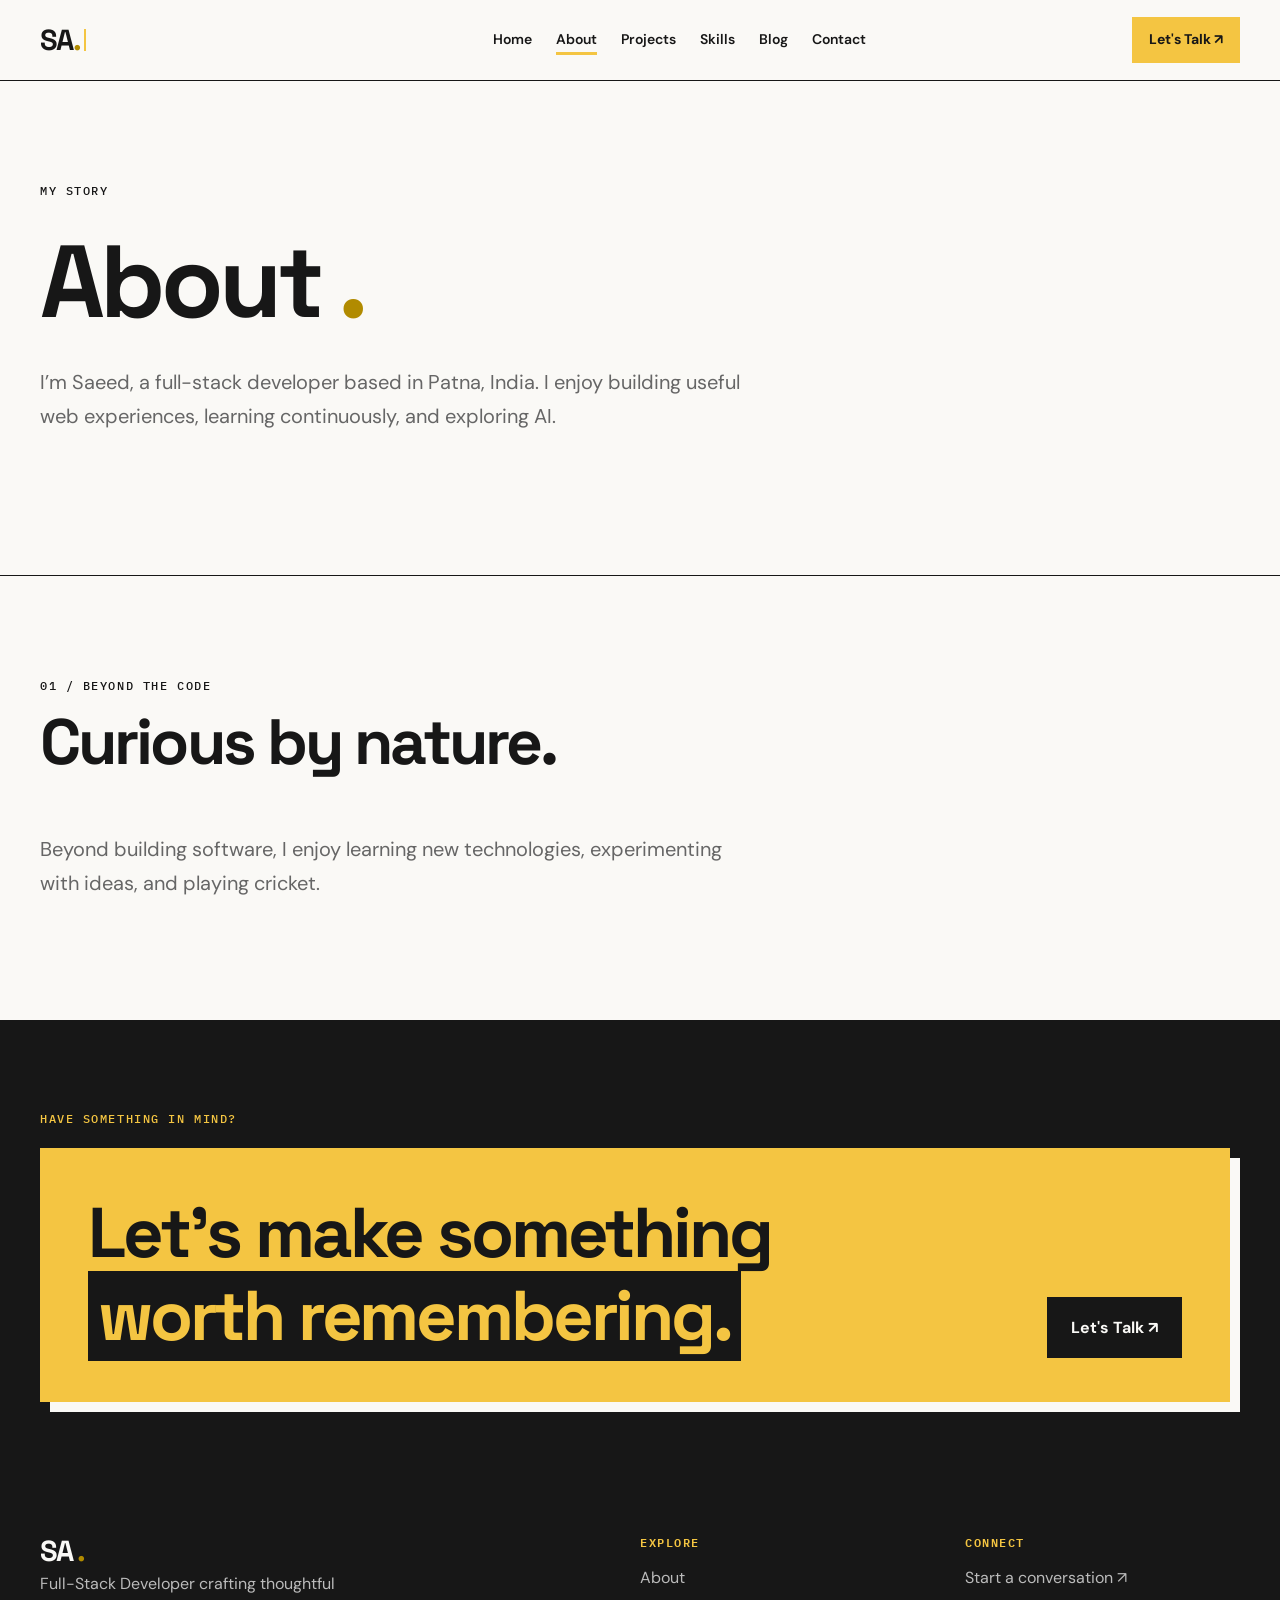
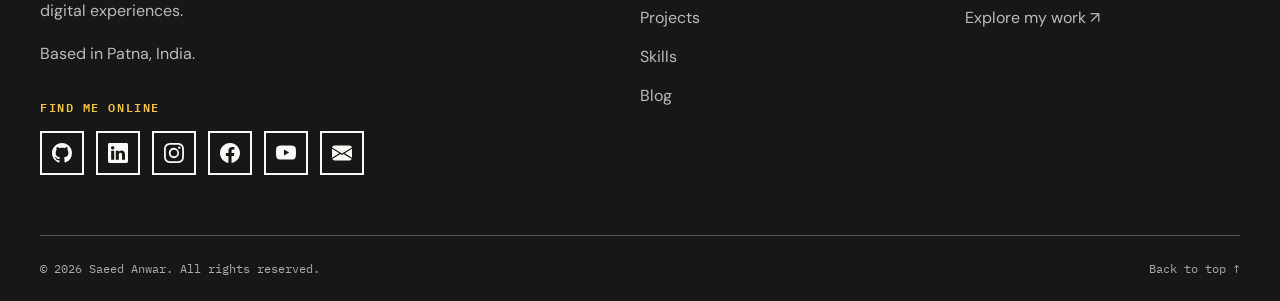
==== about.html @ 9882cc05 "Add files via upload" ====
<!DOCTYPE html>
<html lang="en">
 <head>
  <meta charset="utf-8"/>
  <meta content="width=device-width, initial-scale=1.0" name="viewport"/>
  <meta content="#FAF9F6" name="theme-color"/>
  <title>
   About | Saeed Anwar
  </title>
  <meta content="I&rsquo;m Saeed, a full-stack developer based in Patna, India. I enjoy building useful web experiences, learning continuously, and exploring AI." name="description"/>
  <!-- Google Fonts -->
  <link href="https://fonts.googleapis.com" rel="preconnect"/>
  <link crossorigin="" href="https://fonts.gstatic.com" rel="preconnect"/>
  <link href="https://fonts.googleapis.com/css2?family=DM+Sans:wght@400;500;600;700&amp;family=IBM+Plex+Mono:wght@400;500;600&amp;family=Space+Grotesk:wght@400;500;600;700&amp;display=swap" rel="stylesheet"/>
  <!-- Global CSS -->
  <link href="css/style.css" rel="stylesheet"/>
  <link href="css/components.css" rel="stylesheet"/>
  <!-- Layout CSS -->
  <link href="css/navbar.css" rel="stylesheet"/>
  <link href="css/footer.css" rel="stylesheet"/>
  <!-- Homepage CSS -->
  <link href="css/sections.css" rel="stylesheet"/>
 </head>
 <body id="top">
  <a class="skip-link" href="#main">
   Skip to content
  </a>
  <!-- ==================================
       HEADER / NAVIGATION
  ================================== -->
  <header class="site-header">
   <div class="container header-inner">
    <a aria-label="Saeed Anwar - Home" class="logo logo--animated" data-logo-animation href="index.html"><span class="logo__sizer" aria-hidden="true">SAEED ANWAR<span class="logo__dot">.</span></span><span class="logo__display" aria-hidden="true"><span class="logo__typed">SA</span><span class="logo__dot">.</span><span class="logo__cursor"></span></span></a>
    <button aria-controls="site-nav" aria-expanded="false" aria-label="Toggle navigation" class="menu-toggle" type="button">
     ☰
    </button>
    <nav aria-label="Main navigation" class="site-nav" id="site-nav">
     <a href="index.html">
      Home
     </a>
     <a aria-current="page" href="about.html">
      About
     </a>
     <a href="projects.html">
      Projects
     </a>
     <a href="skills.html">
      Skills
     </a>
     <a href="blog.html">
      Blog
     </a>
     <a href="contact.html">
      Contact
     </a>
    </nav>
    <a class="header-cta" href="contact.html">
     Let's Talk &nearrow;
    </a>
   </div>
  </header>
  <main id="main">
   <section aria-labelledby="page-heading" class="section page-intro">
    <div class="container">
     <p class="eyebrow">
      MY STORY
     </p>
     <h1 id="page-heading">
      About
      <span class="gold-dot">
       .
      </span>
     </h1>
     <p class="section-intro">
      I&rsquo;m Saeed, a full-stack developer based in Patna, India. I enjoy building useful web experiences, learning continuously, and exploring AI.
     </p>
    </div>
   </section>
   <section aria-labelledby="beyond-heading" class="section" id="beyond-code">
    <div class="container">
     <p class="eyebrow">
      01 / BEYOND THE CODE
     </p>
     <h2 id="beyond-heading">
      Curious by nature.
     </h2>
     <p class="section-intro">
      Beyond building software, I enjoy learning
          new technologies, experimenting with ideas,
          and playing cricket.
     </p>
    </div>
   </section>
  </main>
    <!-- ==================================
       FOOTER
  ================================== -->
  <footer class="site-footer">
   <div class="container">
    <p class="eyebrow">
     HAVE SOMETHING IN MIND?
    </p>
    <div class="footer-cta">
     <h2>
      Let's make something
      <span>
       worth remembering.
      </span>
     </h2>
     <a class="button" href="contact.html">
      Let's Talk &nearrow;
     </a>
    </div>
    <div class="footer-columns">
     <div>
      <a class="logo" href="index.html">
       SA
       <span>
        .
       </span>
      </a>
      <p>
       Full-Stack Developer crafting thoughtful
            digital experiences.
      </p>
      <p>
       Based in Patna, India.
      </p>
      <nav class="footer-social" aria-label="Social links">
        <h3>FIND ME ONLINE</h3>
        <ul>
          <li><a href="https://github.com/Saeed8271" target="_blank" rel="noopener noreferrer" aria-label="GitHub (opens in a new tab)" title="GitHub"><svg viewBox="0 0 16 16" width="20" height="20" fill="currentColor" aria-hidden="true" focusable="false"><path d="M8 0C3.58 0 0 3.58 0 8c0 3.54 2.29 6.53 5.47 7.59.4.07.55-.17.55-.38 0-.19-.01-.82-.01-1.49-2.01.37-2.53-.49-2.69-.94-.09-.23-.48-.94-.82-1.13-.28-.15-.68-.52-.01-.53.63-.01 1.08.58 1.23.82.72 1.21 1.87.87 2.33.66.07-.52.28-.87.51-1.07-1.78-.2-3.64-.89-3.64-3.95 0-.87.31-1.59.82-2.15-.08-.2-.36-1.02.08-2.12 0 0 .67-.21 2.2.82.64-.18 1.32-.27 2-.27s1.36.09 2 .27c1.53-1.04 2.2-.82 2.2-.82.44 1.1.16 1.92.08 2.12.51.56.82 1.27.82 2.15 0 3.07-1.87 3.75-3.65 3.95.29.25.54.73.54 1.48 0 1.07-.01 1.93-.01 2.2 0 .21.15.46.55.38A8.01 8.01 0 0 0 16 8c0-4.42-3.58-8-8-8"/></svg></a></li>
          <li><a href="https://www.linkedin.com/in/saeed-anwar-23450a2b9" target="_blank" rel="noopener noreferrer" aria-label="LinkedIn (opens in a new tab)" title="LinkedIn"><svg viewBox="0 0 16 16" width="20" height="20" fill="currentColor" aria-hidden="true" focusable="false"><path d="M0 1.146C0 .513.526 0 1.175 0h13.65C15.474 0 16 .513 16 1.146v13.708c0 .633-.526 1.146-1.175 1.146H1.175C.526 16 0 15.487 0 14.854zm4.943 12.248V6.169H2.542v7.225zm-1.2-8.212c.837 0 1.358-.554 1.358-1.248-.015-.709-.52-1.248-1.342-1.248S2.4 3.226 2.4 3.934c0 .694.521 1.248 1.327 1.248zm4.908 8.212V9.359c0-.216.016-.432.08-.586.173-.431.568-.878 1.232-.878.869 0 1.216.662 1.216 1.634v3.865h2.401V9.25c0-2.22-1.184-3.252-2.764-3.252-1.274 0-1.845.7-2.165 1.193v.025h-.016l.016-.025V6.169h-2.4c.03.678 0 7.225 0 7.225z"/></svg></a></li>
          <li><a href="https://www.instagram.com/saeedanwar2454" target="_blank" rel="noopener noreferrer" aria-label="Instagram (opens in a new tab)" title="Instagram"><svg viewBox="0 0 16 16" width="20" height="20" fill="currentColor" aria-hidden="true" focusable="false"><path d="M8 0C5.829 0 5.556.01 4.703.048 3.85.088 3.269.222 2.76.42a3.9 3.9 0 0 0-1.417.923A3.9 3.9 0 0 0 .42 2.76C.222 3.268.087 3.85.048 4.7.01 5.555 0 5.827 0 8.001c0 2.172.01 2.444.048 3.297.04.852.174 1.433.372 1.942.205.526.478.972.923 1.417.444.445.89.719 1.416.923.51.198 1.09.333 1.942.372C5.555 15.99 5.827 16 8 16s2.444-.01 3.298-.048c.851-.04 1.434-.174 1.943-.372a3.9 3.9 0 0 0 1.416-.923c.445-.445.718-.891.923-1.417.197-.509.332-1.09.372-1.942C15.99 10.445 16 10.173 16 8s-.01-2.445-.048-3.299c-.04-.851-.175-1.433-.372-1.941a3.9 3.9 0 0 0-.923-1.417A3.9 3.9 0 0 0 13.24.42c-.51-.198-1.092-.333-1.943-.372C10.443.01 10.172 0 7.998 0zm-.717 1.442h.718c2.136 0 2.389.007 3.232.046.78.035 1.204.166 1.486.275.373.145.64.319.92.599s.453.546.598.92c.11.281.24.705.275 1.485.039.843.047 1.096.047 3.231s-.008 2.389-.047 3.232c-.035.78-.166 1.203-.275 1.485a2.5 2.5 0 0 1-.599.919c-.28.28-.546.453-.92.598-.28.11-.704.24-1.485.276-.843.038-1.096.047-3.232.047s-2.39-.009-3.233-.047c-.78-.036-1.203-.166-1.485-.276a2.5 2.5 0 0 1-.92-.598 2.5 2.5 0 0 1-.6-.92c-.109-.281-.24-.705-.275-1.485-.038-.843-.046-1.096-.046-3.233s.008-2.388.046-3.231c.036-.78.166-1.204.276-1.486.145-.373.319-.64.599-.92s.546-.453.92-.598c.282-.11.705-.24 1.485-.276.738-.034 1.024-.044 2.515-.045zm4.988 1.328a.96.96 0 1 0 0 1.92.96.96 0 0 0 0-1.92m-4.27 1.122a4.109 4.109 0 1 0 0 8.217 4.109 4.109 0 0 0 0-8.217m0 1.441a2.667 2.667 0 1 1 0 5.334 2.667 2.667 0 0 1 0-5.334"/></svg></a></li>
          <li><a href="https://www.facebook.com/profile.php?id=100057642566554" target="_blank" rel="noopener noreferrer" aria-label="Facebook (opens in a new tab)" title="Facebook"><svg viewBox="0 0 16 16" width="20" height="20" fill="currentColor" aria-hidden="true" focusable="false"><path d="M16 8.049c0-4.446-3.582-8.05-8-8.05C3.58 0-.002 3.603-.002 8.05c0 4.017 2.926 7.347 6.75 7.951v-5.625h-2.03V8.05H6.75V6.275c0-2.017 1.195-3.131 3.022-3.131.876 0 1.791.157 1.791.157v1.98h-1.009c-.993 0-1.303.621-1.303 1.258v1.51h2.218l-.354 2.326H9.25V16c3.824-.604 6.75-3.934 6.75-7.951"/></svg></a></li>
          <li><a href="https://www.youtube.com/channel/UChybDHQz90WzUrB8wZB8Mdw" target="_blank" rel="noopener noreferrer" aria-label="YouTube (opens in a new tab)" title="YouTube"><svg viewBox="0 0 16 16" width="20" height="20" fill="currentColor" aria-hidden="true" focusable="false"><path d="M8.051 1.999h.089c.822.003 4.987.033 6.11.335a2.01 2.01 0 0 1 1.415 1.42c.101.38.172.883.22 1.402l.01.104.022.26.008.104c.065.914.073 1.77.074 1.957v.075c-.001.194-.01 1.108-.082 2.06l-.008.105-.009.104c-.05.572-.124 1.14-.235 1.558a2.01 2.01 0 0 1-1.415 1.42c-1.16.312-5.569.334-6.18.335h-.142c-.309 0-1.587-.006-2.927-.052l-.17-.006-.087-.004-.171-.007-.171-.007c-1.11-.049-2.167-.128-2.654-.26a2.01 2.01 0 0 1-1.415-1.419c-.111-.417-.185-.986-.235-1.558L.09 9.82l-.008-.104A31 31 0 0 1 0 7.68v-.123c.002-.215.01-.958.064-1.778l.007-.103.003-.052.008-.104.022-.26.01-.104c.048-.519.119-1.023.22-1.402a2.01 2.01 0 0 1 1.415-1.42c.487-.13 1.544-.21 2.654-.26l.17-.007.172-.006.086-.003.171-.007A100 100 0 0 1 7.858 2zM6.4 5.209v4.818l4.157-2.408z"/></svg></a></li>
          <li><a href="mailto:saeedanwar0930@gmail.com" aria-label="Email Saeed Anwar" title="Email"><svg viewBox="0 0 16 16" width="20" height="20" fill="currentColor" aria-hidden="true" focusable="false"><path d="M.05 3.555A2 2 0 0 1 2 2h12a2 2 0 0 1 1.95 1.555L8 8.414zM0 4.697v7.104l5.803-3.558zM6.761 8.83l-6.57 4.027A2 2 0 0 0 2 14h12a2 2 0 0 0 1.808-1.144l-6.57-4.027L8 9.586zm3.436-.586L16 11.801V4.697z"/></svg></a></li>
        </ul>
      </nav>
     </div>
     <div>
      <h3>
       EXPLORE
      </h3>
      <a href="about.html">
       About
      </a>
      <a href="projects.html">
       Projects
      </a>
      <a href="skills.html">
       Skills
      </a>
      <a href="blog.html">
       Blog
      </a>
     </div>
     <div>
      <h3>
       CONNECT
      </h3>
      <a href="contact.html">
       Start a conversation &nearrow;
      </a>
      <a href="projects.html">
       Explore my work &nearrow;
      </a>
     </div>
    </div>
    <div class="footer-bottom">
     <span>
      &copy;
      <span data-year="">
      </span>
      Saeed Anwar.
          All rights reserved.
     </span>
     <a href="#top">
      Back to top &uarr;
     </a>
    </div>
   </div>
  </footer>
  <!-- JavaScript -->
  <script defer="" src="js/main.js">
  </script>
  <script defer="" src="js/navbar.js">
  </script>
 </body>
</html>
---- css/style.css ----
:root{--color-gold:#F4C542;--color-mustard:#E9B92F;--color-ink:#171717;--color-paper:#FAF9F6;--color-muted:#666;--font-heading:"Space Grotesk",sans-serif;--font-body:"DM Sans",sans-serif;--font-mono:"IBM Plex Mono",monospace;--container-width:1200px}*,*::before,*::after{box-sizing:border-box}html{scroll-behavior:smooth}body{margin:0;background:var(--color-paper);color:var(--color-ink);font:16px/1.7 var(--font-body)}h1,h2,h3,h4,p{margin-top:0}h1,h2,h3,h4{font-family:var(--font-heading);line-height:1.12;letter-spacing:-.045em}a{color:inherit}img{max-width:100%;display:block}.container{width:min(calc(100% - 48px),var(--container-width));margin-inline:auto}.section{padding:100px 0;border-bottom:1px solid var(--color-ink)}.eyebrow{font:500 12px/1.6 var(--font-mono);letter-spacing:.13em;text-transform:uppercase}.section h2{font-size:clamp(38px,5vw,68px)}.section-intro{max-width:700px;color:var(--color-muted);font-size:20px}.skip-link{position:absolute;top:-100px;left:16px;padding:12px;background:var(--color-gold);z-index:100}.skip-link:focus{top:8px}:focus-visible{outline:3px solid var(--color-gold);outline-offset:4px}@media(max-width:600px){.container{width:min(calc(100% - 32px),var(--container-width))}.section{padding:65px 0}}@media(prefers-reduced-motion:reduce){html{scroll-behavior:auto}*,*::before,*::after{animation-duration:.01ms!important;transition-duration:.01ms!important}}
---- css/components.css ----
.button{display:inline-flex;align-items:center;justify-content:center;gap:10px;padding:15px 22px;background:var(--color-gold);border:1px solid var(--color-ink);color:var(--color-ink);font-weight:700;text-decoration:none;transition:transform .2s,background .2s}.button:hover{transform:translateY(-2px);background:var(--color-mustard)}.button-outline{background:transparent}.button-outline:hover{background:var(--color-gold)}.gold-dot{color:#B18B00}.note{font-size:13px;color:var(--color-muted)}
---- css/navbar.css ----
.site-header{border-bottom:1px solid var(--color-ink);position:relative;z-index:10;background:var(--color-paper)}.header-inner{min-height:80px;display:flex;align-items:center;gap:30px;justify-content:space-between}.logo{font:700 29px var(--font-heading);letter-spacing:-.06em;text-decoration:none}.logo span{color:#B18B00}.site-nav{display:flex;align-items:center;gap:24px}.site-nav a{text-decoration:none;font-size:14px;font-weight:600}.site-nav a:hover,.site-nav a[aria-current=page]{text-decoration:underline;text-decoration-color:var(--color-gold);text-decoration-thickness:3px;text-underline-offset:7px}.header-cta{background:var(--color-gold);padding:11px 17px;text-decoration:none;font-weight:700;font-size:14px}.menu-toggle{display:none;background:transparent;border:1px solid var(--color-ink);padding:8px 12px;font-size:20px;cursor:pointer}@media(max-width:900px){.menu-toggle{display:block;margin-left:auto}.header-cta{display:none}.site-nav{display:none;position:absolute;top:100%;left:0;right:0;background:var(--color-paper);border-bottom:1px solid var(--color-ink);padding:20px 24px;flex-direction:column;align-items:flex-start}.site-nav.is-open{display:flex}}

/* ===== Animated header logo (header only; footer .logo is untouched) ===== */
.logo--animated{position:relative;display:inline-block;flex-shrink:0;white-space:nowrap;line-height:1.7}
.logo--animated span{color:inherit}
/* Invisible full-width copy: reserves the final width so nothing around it ever moves */
.logo__sizer{display:block;visibility:hidden;padding-right:calc(.14em + 2px);pointer-events:none;user-select:none}
.logo__display{position:absolute;top:0;left:0;bottom:0;display:flex;align-items:center;white-space:nowrap}
/* The typed text is a clipping window whose width glides between keystrokes */
.logo__typed{display:inline-block;overflow:hidden;white-space:nowrap;vertical-align:top;box-sizing:content-box;padding-right:.05em;margin-right:-.05em;will-change:width;transition:width var(--logo-ms,130ms) cubic-bezier(.3,.7,.2,1)}
.logo--animated .logo__dot{color:#B18B00}
.logo--animated .logo__cursor{width:2px;height:.78em;margin-left:.14em;background:var(--color-gold);opacity:0;flex:none}
.logo--animated.is-active .logo__cursor{opacity:1;animation:logo-blink 1.2s ease-in-out infinite}
.logo--animated.is-typing .logo__cursor{animation:none;opacity:1}
@keyframes logo-blink{0%,40%{opacity:1}60%,90%{opacity:0}100%{opacity:1}}

/* Slightly smaller on phones so the full name always fits beside the hamburger */
@media(max-width:600px){.logo--animated{font-size:26px}}
@media(max-width:360px){.logo--animated{font-size:22px}}

/* Reduced motion: plain static "SA." exactly like the original logo */
@media(prefers-reduced-motion:reduce){
  .logo--animated{line-height:inherit}
  .logo__sizer{display:none}
  .logo__display{position:static;display:inline}
  .logo__typed{display:inline;transition:none;padding:0;margin:0}
  .logo--animated .logo__cursor{display:none}
}

/* ===== Mobile menu: yellow panel + hamburger <-> cross toggle (<=900px) ===== */
@media(max-width:900px){
  /* Hide the ☰ glyph and draw the icon with CSS so it can morph into a cross */
  .menu-toggle{
    position:relative;width:46px;height:42px;padding:0;font-size:0;line-height:0;color:transparent;
    background:linear-gradient(var(--color-ink),var(--color-ink)) center/20px 2px no-repeat;
    transition:background-size .2s ease,background-color .2s ease;
  }
  .menu-toggle::before,.menu-toggle::after{
    content:"";position:absolute;left:50%;top:50%;width:20px;height:2px;margin:-1px 0 0 -10px;
    background:var(--color-ink);transition:transform .25s cubic-bezier(.3,.7,.2,1);
  }
  .menu-toggle::before{transform:translateY(-7px)}
  .menu-toggle::after{transform:translateY(7px)}
  .menu-toggle[aria-expanded="true"]{background-size:0 2px;background-color:var(--color-gold)}
  .menu-toggle[aria-expanded="true"]::before{transform:rotate(45deg)}
  .menu-toggle[aria-expanded="true"]::after{transform:rotate(-45deg)}

  /* Floating yellow card with a hard black offset shadow (matches the "What I do" card) */
  .site-nav{
    top:calc(100% + 16px);left:24px;right:34px;
    background:var(--color-gold);border:2px solid var(--color-ink);box-shadow:10px 10px 0 var(--color-ink);
    padding:24px 24px 24px;gap:18px;
  }
  .site-nav.is-open{animation:menu-in .22s ease-out}
  .site-nav a{color:var(--color-ink);font-family:var(--font-heading);font-size:20px;font-weight:700;letter-spacing:-.02em}
  .site-nav a:hover,.site-nav a[aria-current=page]{text-decoration-color:var(--color-ink)}

  /* "Let's Talk" button added under the links by navbar.js */
  .site-nav a.site-nav__cta,.site-nav a.site-nav__cta:hover{
    display:block;width:100%;margin-top:8px;padding:14px 18px;text-align:center;text-decoration:none;
    background:var(--color-ink);color:var(--color-paper);border:2px solid var(--color-ink);
    font:700 15px var(--font-body);letter-spacing:0;
    transition:background-color .2s ease,color .2s ease;
  }
  .site-nav a.site-nav__cta:hover,.site-nav a.site-nav__cta:focus-visible{background:var(--color-paper);color:var(--color-ink)}
}
@media(max-width:600px){.site-nav{left:16px;right:26px}}
@keyframes menu-in{from{opacity:0;transform:translateY(-6px)}to{opacity:1;transform:none}}
@media(min-width:901px){.site-nav__cta{display:none!important}}

/* ===== Navbar polish: sticky header, scroll progress, hover effects ===== */
html{scroll-padding-top:81px}
.site-header{position:sticky;top:0}
.site-header::after{content:"";position:absolute;left:0;bottom:-1px;width:100%;height:3px;background:var(--color-gold);transform:scaleX(var(--scroll,0));transform-origin:left center;pointer-events:none}

/* Desktop links: golden underline slides in from the left */
@media(min-width:901px){
  .site-nav a{padding-bottom:3px;margin-bottom:-3px;background:linear-gradient(var(--color-gold),var(--color-gold)) 0 100%/0 3px no-repeat;transition:background-size .28s cubic-bezier(.3,.7,.2,1)}
  .site-nav a:hover,.site-nav a:focus-visible,.site-nav a[aria-current=page]{text-decoration:none;background-size:100% 3px}
}

/* "Let's Talk" lifts with a hard shadow, like the cards */
.header-cta{transition:transform .2s cubic-bezier(.3,.7,.2,1),box-shadow .2s cubic-bezier(.3,.7,.2,1)}
.header-cta:hover,.header-cta:focus-visible{transform:translate(-2px,-2px);box-shadow:4px 4px 0 var(--color-ink)}
.header-cta:active{transform:none;box-shadow:none}

@media(max-width:900px) and (hover:hover){.menu-toggle:hover{background-color:var(--color-gold)}}
---- css/footer.css ----
.site-footer{background:var(--color-ink);color:var(--color-paper);padding-top:88px}.site-footer .eyebrow{color:var(--color-gold)}.footer-cta{display:flex;justify-content:space-between;align-items:end;gap:32px;padding:16px 0 75px;border-bottom:1px solid #555}.footer-cta h2{font-size:clamp(40px,5.5vw,76px);max-width:850px;margin:0}.footer-cta h2 span{color:var(--color-gold)}.footer-cta .button{flex-shrink:0}.footer-columns{display:grid;grid-template-columns:2fr 1fr 1fr;gap:50px;padding:60px 0}.footer-columns p{max-width:300px;color:#bbb}.footer-columns h3{font:600 12px var(--font-mono);letter-spacing:.13em}.footer-columns>div>a:not(.logo){display:block;color:#bbb;text-decoration:none;margin:12px 0}.footer-columns a:hover{color:var(--color-gold)}.footer-bottom{display:flex;justify-content:space-between;gap:20px;border-top:1px solid #555;padding:25px 0;color:#aaa;font:12px var(--font-mono)}.footer-bottom a{text-decoration:none}@media(max-width:700px){.site-footer{padding-top:60px}.footer-cta{align-items:flex-start;flex-direction:column}.footer-columns{grid-template-columns:1fr 1fr;gap:25px}.footer-columns>div:first-child{grid-column:1/-1}.footer-bottom{flex-direction:column}}

/* ===== Footer: match the yellow card + hard-shadow look (CSS only, HTML unchanged) ===== */
.site-footer .footer-cta{margin:20px 10px 70px 0;padding:44px 48px;background:var(--color-gold);color:var(--color-ink);border:0;box-shadow:10px 10px 0 var(--color-paper)}
.site-footer .footer-cta h2{line-height:1.18}
.site-footer .footer-cta h2 span{display:inline;background:var(--color-ink);color:var(--color-gold);padding:0 .14em;-webkit-box-decoration-break:clone;box-decoration-break:clone}
.site-footer .footer-cta .button{background:var(--color-ink);color:var(--color-paper);border:2px solid var(--color-ink);transition:transform .2s cubic-bezier(.3,.7,.2,1),box-shadow .2s cubic-bezier(.3,.7,.2,1),background-color .2s,color .2s}
.site-footer .footer-cta .button:hover,.site-footer .footer-cta .button:focus-visible{background:var(--color-paper);color:var(--color-ink);transform:translate(-2px,-2px);box-shadow:4px 4px 0 var(--color-ink)}
.site-footer .footer-cta .button:active{transform:none;box-shadow:none}
.site-footer .footer-cta .button:focus-visible{outline-color:var(--color-ink)}

.footer-columns h3{color:var(--color-gold)}
.footer-columns>div>a:not(.logo){transition:color .2s,transform .25s cubic-bezier(.3,.7,.2,1)}
.footer-columns>div>a:not(.logo):hover{transform:translateX(5px)}
.footer-bottom a{transition:color .2s}
.footer-bottom a:hover{color:var(--color-gold)}

@media(max-width:700px){
  .site-footer .footer-cta{margin:16px 6px 54px 0;padding:30px 24px;box-shadow:6px 6px 0 var(--color-paper)}
}
@media(prefers-reduced-motion:reduce){
  .footer-columns>div>a:not(.logo):hover,.site-footer .footer-cta .button:hover{transform:none}
}

/* ===== Footer social links ===== */
.footer-social{margin-top:30px}
.footer-social h3{margin:0 0 14px}
.footer-social ul{list-style:none;margin:0;padding:0;display:flex;flex-wrap:wrap;gap:12px}
.footer-columns .footer-social a{display:inline-flex;align-items:center;justify-content:center;width:44px;height:44px;border:2px solid var(--color-paper);color:var(--color-paper);transition:transform .2s cubic-bezier(.3,.7,.2,1),box-shadow .2s cubic-bezier(.3,.7,.2,1),background-color .2s,border-color .2s,color .2s}
.footer-social svg{display:block;width:20px;height:20px}
.footer-columns .footer-social a:hover,.footer-columns .footer-social a:focus-visible{background:var(--color-gold);border-color:var(--color-gold);color:var(--color-ink);transform:translate(-2px,-2px);box-shadow:3px 3px 0 var(--color-paper)}
.footer-columns .footer-social a:active{transform:none;box-shadow:none}
@media(prefers-reduced-motion:reduce){.footer-columns .footer-social a:hover,.footer-columns .footer-social a:focus-visible{transform:none}}
---- css/sections.css ----
/* =========================================
   SHARED SECTION HEADINGS
========================================= */

.section-heading {
  display: flex;
  justify-content: space-between;
  align-items: flex-end;
  gap: 24px;
  margin-bottom: 30px;
}

.section-heading h2 {
  margin: 0;
}

.section-heading a {
  color: var(--color-ink);
  font-weight: 700;
  text-decoration: none;
  white-space: nowrap;
}

.section-heading a:hover {
  color: #B18B00;
}

/* =========================================
   FEATURED PROJECTS
========================================= */

.featured-projects {
  background: var(--color-gold, #F4C542);
}

.featured-projects .section-heading {
  margin: 20px 0;
}

.featured-projects .section-heading h2 {
  font-family: var(--font-heading);
  font-size: clamp(38px, 5vw, 64px);
  line-height: 1.1;
  letter-spacing: -0.055em;
}

.view-all-link {
  padding-bottom: 5px;
  border-bottom: 2px solid var(--color-gold);
  font-size: 14px;
}

.projects-intro {
  max-width: 550px;
  margin: 0 0 48px;
  color: var(--color-muted);
  font-size: 16px;
  line-height: 1.8;
}

/* =========================================
   PROJECT GRID
========================================= */

.project-grid {
  display: grid;
  grid-template-columns: repeat(2, minmax(0, 1fr));
  gap: 36px;
  margin-top: 35px;
}

.project-card {
  min-width: 0;
}

/* =========================================
   PROJECT VISUAL
========================================= */

.project-visual {
  display: flex;
  flex-direction: column;
  justify-content: space-between;

  min-height: 360px;
  padding: 24px;
  overflow: hidden;

  border: 1px solid var(--color-ink);
  color: var(--color-ink);
  text-decoration: none;

  transition: transform 0.25s ease;
}

.project-visual:hover {
  transform: translateY(-5px);
}

/* Dental Clinic */

.project-visual--dental {
  background: #DCECE7;
  color: #183F3B;
}

/* Smart Classroom */

.project-visual--classroom {
  background: #E7E3FA;
  color: #29254D;
}

/* Visual top and bottom labels */

.project-visual__top,
.project-visual__bottom {
  display: flex;
  justify-content: space-between;
  gap: 12px;

  font-family: var(--font-mono);
  font-size: 11px;
  font-weight: 600;
  letter-spacing: 0.1em;
}

.project-visual__top span:last-child {
  font-size: 22px;
  line-height: 1;
}

/* Center typography */

.project-visual__center {
  display: flex;
  flex-direction: column;
  align-items: center;
  justify-content: center;
  gap: 6px;
  text-align: center;
}

.project-visual__symbol {
  margin-bottom: 12px;
  font-size: 42px;
}

.project-visual__center strong {
  font-family: var(--font-heading);
  font-size: clamp(38px, 5vw, 70px);
  font-weight: 700;
  line-height: 1;
  letter-spacing: -0.06em;
}

.project-visual__center > span:last-child {
  font-family: var(--font-mono);
  font-size: 13px;
  font-weight: 600;
  letter-spacing: 0.18em;
}

/* =========================================
   PROJECT DETAILS
========================================= */

.project-details {
  padding: 26px 0 0;
}

.project-details__heading {
  display: flex;
  align-items: center;
  justify-content: space-between;
  gap: 16px;
}

.project-details__heading h3 {
  margin: 0;
  font-family: var(--font-heading);
  font-size: 26px;
  font-weight: 700;
  letter-spacing: -0.04em;
}

.project-details__heading a {
  color: var(--color-ink);
  font-size: 25px;
  text-decoration: none;
}

.project-details > p {
  margin: 16px 0 22px;
  color: var(--color-muted);
  font-size: 15px;
  line-height: 1.8;
}

/* Technology tags */

.project-tags {
  display: flex;
  flex-wrap: wrap;
  gap: 8px;
  margin-bottom: 24px;
}

.project-tags span {
  padding: 7px 12px;
  border: 1px solid #D5D5D5;
  color: var(--color-ink);
  font-family: var(--font-mono);
  font-size: 11px;
  font-weight: 500;
}

/* Project link */

.project-link {
  display: inline-flex;
  align-items: center;
  gap: 12px;

  padding-bottom: 6px;
  border-bottom: 2px solid var(--color-gold);

  color: var(--color-ink);
  font-size: 14px;
  font-weight: 700;
  text-decoration: none;

  transition: gap 0.2s ease;
}

.project-link:hover {
  gap: 18px;
}

/* =========================================
   LEGACY PROJECT STYLES
   Used by other pages if needed
========================================= */

.project-art {
  display: grid;
  place-items: center;
  min-height: 260px;
  background: #E7D08A;
  font: 600 14px var(--font-mono);
  letter-spacing: 0.13em;
}

.project-art-alt {
  background: #D9D9D4;
}

.project-copy {
  padding: 24px;
}

.project-copy h3,
.project-copy h2 {
  margin-bottom: 10px;
  font-size: 26px;
}

.project-copy p {
  color: var(--color-muted);
}

.project-copy span {
  font: 12px var(--font-mono);
}

/* =========================================
   SERVICES / WHAT I DO
========================================= */

.section-tinted {
  background: #F1EEE6;
}

.three-grid {
  display: grid;
  grid-template-columns: repeat(3, minmax(0, 1fr));
  gap: 30px;
  margin-top: 35px;
}

.three-grid article {
  padding-top: 25px;
  border-top: 3px solid var(--color-ink);
}

.three-grid p {
  color: var(--color-muted);
  line-height: 1.8;
}

/* =========================================
   INNER PAGE INTRO
========================================= */

.page-intro {
  min-height: 55vh;
}

.page-intro h1 {
  margin: 25px 0;
  font-size: clamp(52px, 8vw, 110px);
}

.page-intro .section-intro {
  margin-bottom: 35px;
}

/* =========================================
   TABLET
========================================= */

@media (max-width: 900px) {
  .project-grid {
    gap: 24px;
  }

  .project-visual {
    min-height: 300px;
    padding: 20px;
  }

  .three-grid {
    gap: 22px;
  }
}

/* =========================================
   MOBILE
========================================= */

@media (max-width: 700px) {
  .project-grid,
  .three-grid {
    grid-template-columns: 1fr;
  }

  .section-heading {
    flex-direction: column;
    align-items: flex-start;
  }

  .project-grid {
    gap: 48px;
  }

  .project-visual {
    min-height: 320px;
  }

  .projects-intro {
    margin-bottom: 32px;
  }

  .project-details__heading h3 {
    font-size: 24px;
  }
}

@media (prefers-reduced-motion: reduce) {
  .project-visual,
  .project-link {
    transition: none;
  }
}





/* =========================================
   SERVICES / SKILLS PREVIEW
========================================= */

.services-section .section-heading {
  margin: 20px 0;
}

.services-section .section-heading h2 {
  font-size: clamp(38px, 5vw, 64px);
  line-height: 1.1;
  letter-spacing: -0.055em;
}

.services-view-all {
  padding-bottom: 5px;
  border-bottom: 2px solid var(--color-gold);
  font-size: 14px;
}

.services-intro {
  max-width: 620px;
  margin: 0 0 48px;
  color: var(--color-muted);
  font-size: 16px;
  line-height: 1.8;
}

/* Cards */

.services-grid {
  display: grid;
  grid-template-columns: repeat(3, minmax(0, 1fr));
  gap: 20px;
}

.service-card {
  display: flex;
  flex-direction: column;
  justify-content: space-between;
  gap: 42px;

  min-height: 370px;
  padding: 28px;

  background: var(--color-paper);
  border: 1px solid var(--color-ink);
  color: var(--color-ink);
  text-decoration: none;

  transition:
    background 0.25s ease,
    transform 0.25s ease,
    box-shadow 0.25s ease;
}

.service-card:hover {
  background: var(--color-gold);
  transform: translateY(-5px);
  box-shadow: 6px 6px 0 var(--color-ink);
}

.service-card__top {
  display: flex;
  justify-content: space-between;
  align-items: flex-start;
  gap: 12px;

  font-family: var(--font-mono);
  font-size: 11px;
  font-weight: 600;
  letter-spacing: 0.1em;
}

.service-card__arrow {
  font-size: 24px;
  line-height: 1;
}

.service-card h3 {
  margin: 0 0 18px;
  font-family: var(--font-heading);
  font-size: clamp(27px, 2.7vw, 38px);
  font-weight: 700;
  line-height: 1.1;
  letter-spacing: -0.05em;
}

.service-card p {
  margin: 0;
  color: var(--color-muted);
  font-size: 14px;
  line-height: 1.8;
}

.service-card:hover p {
  color: var(--color-ink);
}

.service-card__tags {
  font-family: var(--font-mono);
  font-size: 10px;
  font-weight: 600;
  line-height: 1.8;
  letter-spacing: 0.04em;
}

/* Keyboard accessibility */

.service-card:focus-visible {
  outline: 3px solid var(--color-ink);
  outline-offset: 4px;
}

/* Responsive */

@media (max-width: 900px) {
  .services-grid {
    grid-template-columns: repeat(2, minmax(0, 1fr));
  }
}

@media (max-width: 600px) {
  .services-grid {
    grid-template-columns: 1fr;
  }

  .service-card {
    min-height: 300px;
    padding: 24px;
    gap: 32px;
  }

  .services-intro {
    margin-bottom: 32px;
    font-size: 15px;
  }
}

@media (prefers-reduced-motion: reduce) {
  .service-card {
    transition: none;
  }
}


/* Yellow highlight behind heading only */

.services-section #services-heading {
  display: inline;
  background: linear-gradient(
    transparent 55%,
    var(--color-gold, #F4C542) 55%
  );
  padding: 0 4px;
  box-decoration-break: clone;
  -webkit-box-decoration-break: clone;
}
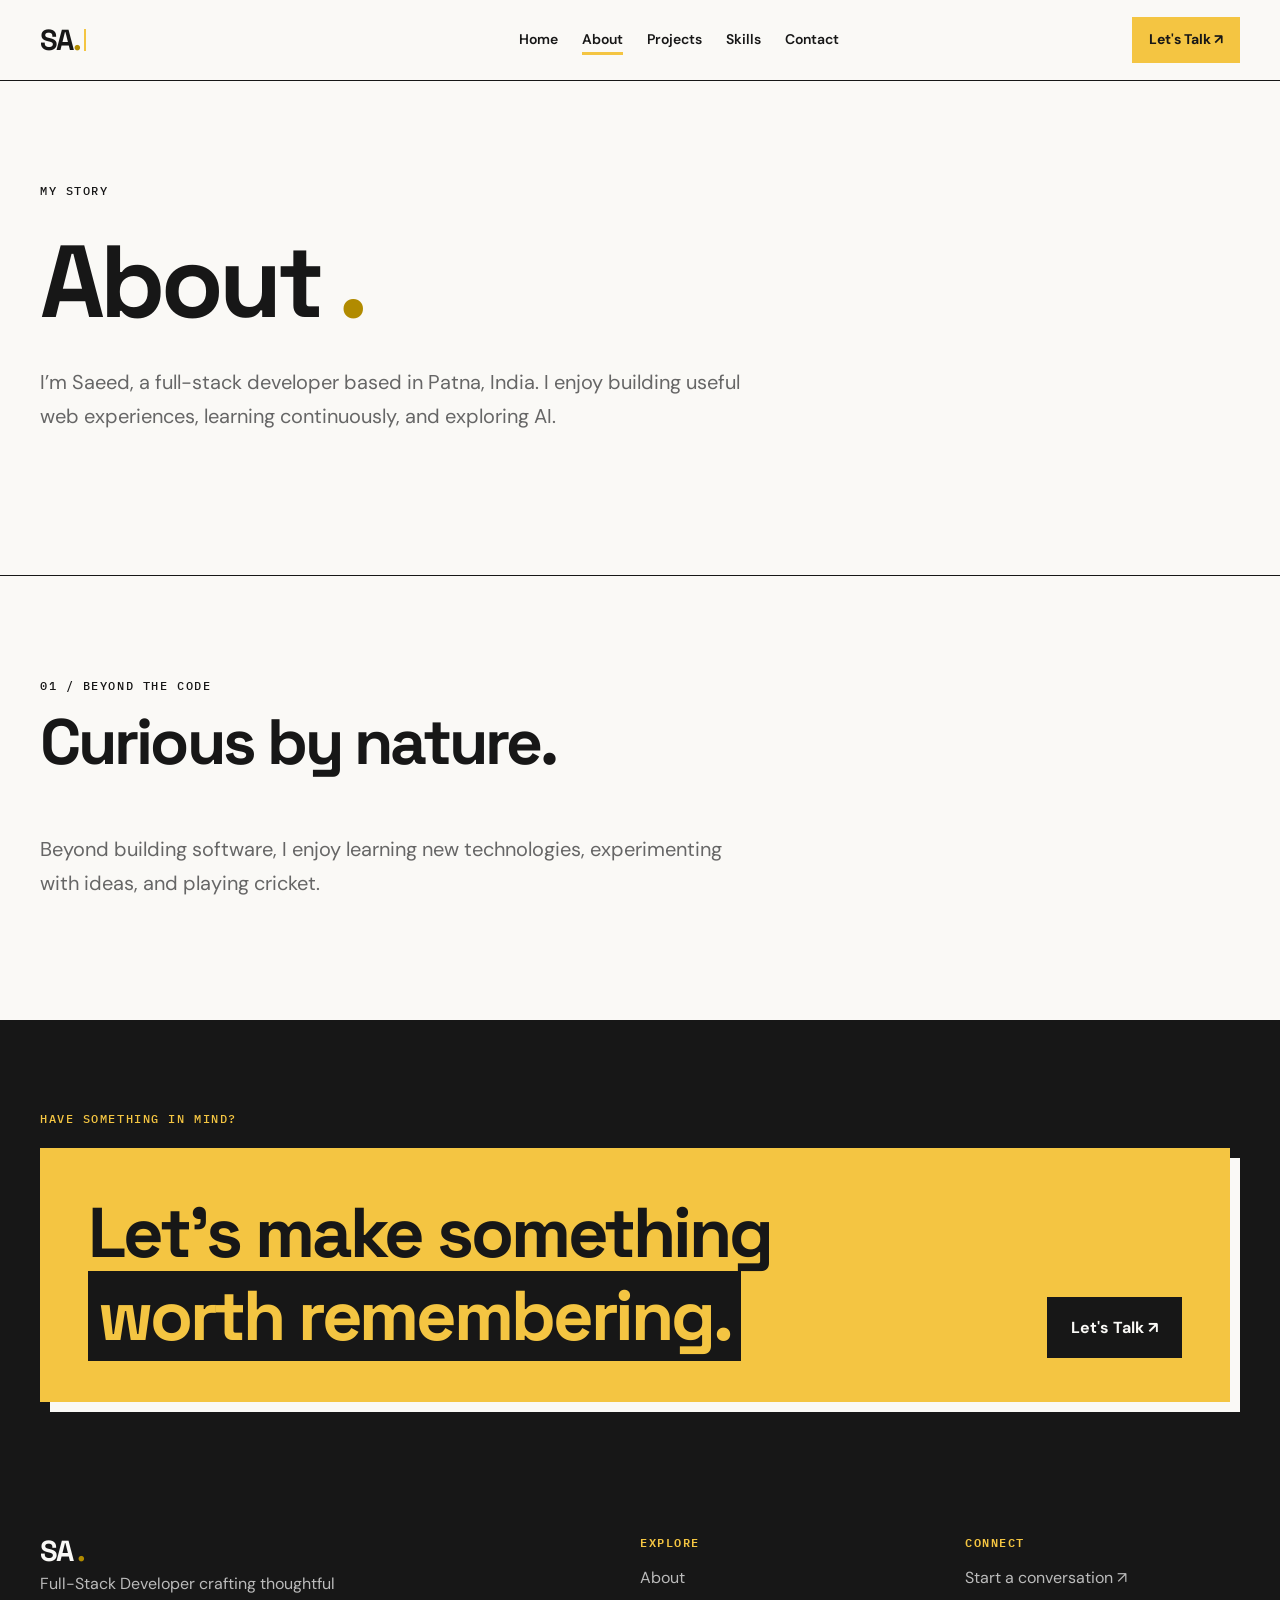
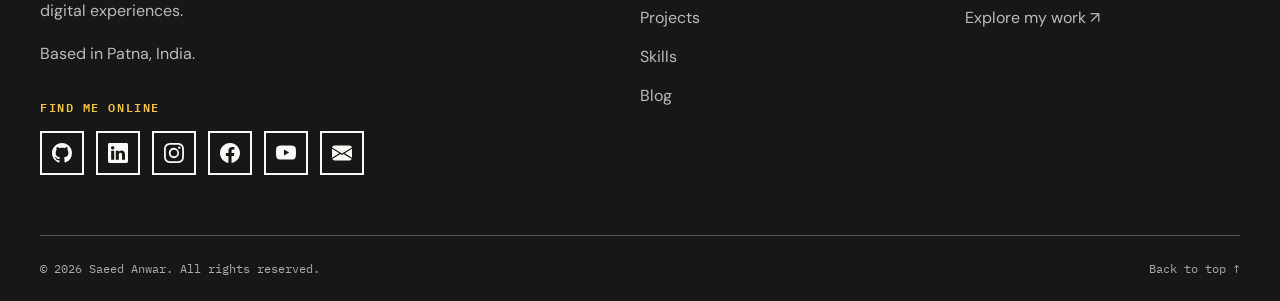
==== commit 22306bd4: "Remove blog link from navigation Removed link to the blog page from the navigation." ====
--- a/about.html
+++ b/about.html
@@ -46,9 +46,6 @@
      </a>
      <a href="skills.html">
       Skills
-     </a>
-     <a href="blog.html">
-      Blog
      </a>
      <a href="contact.html">
       Contact
--- a/css/sections.css
+++ b/css/sections.css
@@ -1,4 +1,3 @@
-
 /* =========================================
    SHARED SECTION HEADINGS
 ========================================= */
@@ -27,7 +26,9 @@
 }
 
 /* =========================================
-   FEATURED PROJECTS
+   FEATURED PROJECTS — SHARED SECTION TEXT
+   Card/carousel/modal styles live in
+   featured-projects.css
 ========================================= */
 
 .featured-projects {
@@ -60,187 +61,8 @@
 }
 
 /* =========================================
-   PROJECT GRID
-========================================= */
-
-.project-grid {
-  display: grid;
-  grid-template-columns: repeat(2, minmax(0, 1fr));
-  gap: 36px;
-  margin-top: 35px;
-}
-
-.project-card {
-  min-width: 0;
-}
-
-/* =========================================
-   PROJECT VISUAL
-========================================= */
-
-.project-visual {
-  display: flex;
-  flex-direction: column;
-  justify-content: space-between;
-
-  min-height: 360px;
-  padding: 24px;
-  overflow: hidden;
-
-  border: 1px solid var(--color-ink);
-  color: var(--color-ink);
-  text-decoration: none;
-
-  transition: transform 0.25s ease;
-}
-
-.project-visual:hover {
-  transform: translateY(-5px);
-}
-
-/* Dental Clinic */
-
-.project-visual--dental {
-  background: #DCECE7;
-  color: #183F3B;
-}
-
-/* Smart Classroom */
-
-.project-visual--classroom {
-  background: #E7E3FA;
-  color: #29254D;
-}
-
-/* Visual top and bottom labels */
-
-.project-visual__top,
-.project-visual__bottom {
-  display: flex;
-  justify-content: space-between;
-  gap: 12px;
-
-  font-family: var(--font-mono);
-  font-size: 11px;
-  font-weight: 600;
-  letter-spacing: 0.1em;
-}
-
-.project-visual__top span:last-child {
-  font-size: 22px;
-  line-height: 1;
-}
-
-/* Center typography */
-
-.project-visual__center {
-  display: flex;
-  flex-direction: column;
-  align-items: center;
-  justify-content: center;
-  gap: 6px;
-  text-align: center;
-}
-
-.project-visual__symbol {
-  margin-bottom: 12px;
-  font-size: 42px;
-}
-
-.project-visual__center strong {
-  font-family: var(--font-heading);
-  font-size: clamp(38px, 5vw, 70px);
-  font-weight: 700;
-  line-height: 1;
-  letter-spacing: -0.06em;
-}
-
-.project-visual__center > span:last-child {
-  font-family: var(--font-mono);
-  font-size: 13px;
-  font-weight: 600;
-  letter-spacing: 0.18em;
-}
-
-/* =========================================
-   PROJECT DETAILS
-========================================= */
-
-.project-details {
-  padding: 26px 0 0;
-}
-
-.project-details__heading {
-  display: flex;
-  align-items: center;
-  justify-content: space-between;
-  gap: 16px;
-}
-
-.project-details__heading h3 {
-  margin: 0;
-  font-family: var(--font-heading);
-  font-size: 26px;
-  font-weight: 700;
-  letter-spacing: -0.04em;
-}
-
-.project-details__heading a {
-  color: var(--color-ink);
-  font-size: 25px;
-  text-decoration: none;
-}
-
-.project-details > p {
-  margin: 16px 0 22px;
-  color: var(--color-muted);
-  font-size: 15px;
-  line-height: 1.8;
-}
-
-/* Technology tags */
-
-.project-tags {
-  display: flex;
-  flex-wrap: wrap;
-  gap: 8px;
-  margin-bottom: 24px;
-}
-
-.project-tags span {
-  padding: 7px 12px;
-  border: 1px solid #D5D5D5;
-  color: var(--color-ink);
-  font-family: var(--font-mono);
-  font-size: 11px;
-  font-weight: 500;
-}
-
-/* Project link */
-
-.project-link {
-  display: inline-flex;
-  align-items: center;
-  gap: 12px;
-
-  padding-bottom: 6px;
-  border-bottom: 2px solid var(--color-gold);
-
-  color: var(--color-ink);
-  font-size: 14px;
-  font-weight: 700;
-  text-decoration: none;
-
-  transition: gap 0.2s ease;
-}
-
-.project-link:hover {
-  gap: 18px;
-}
-
-/* =========================================
    LEGACY PROJECT STYLES
-   Used by other pages if needed
+   Retained for other pages if needed
 ========================================= */
 
 .project-art {
@@ -321,15 +143,6 @@
 ========================================= */
 
 @media (max-width: 900px) {
-  .project-grid {
-    gap: 24px;
-  }
-
-  .project-visual {
-    min-height: 300px;
-    padding: 20px;
-  }
-
   .three-grid {
     gap: 22px;
   }
@@ -340,7 +153,6 @@
 ========================================= */
 
 @media (max-width: 700px) {
-  .project-grid,
   .three-grid {
     grid-template-columns: 1fr;
   }
@@ -350,33 +162,10 @@
     align-items: flex-start;
   }
 
-  .project-grid {
-    gap: 48px;
-  }
-
-  .project-visual {
-    min-height: 320px;
-  }
-
   .projects-intro {
     margin-bottom: 32px;
   }
-
-  .project-details__heading h3 {
-    font-size: 24px;
-  }
-}
-
-@media (prefers-reduced-motion: reduce) {
-  .project-visual,
-  .project-link {
-    transition: none;
-  }
-}
-
-
-
-
+}
 
 /* =========================================
    SERVICES / SKILLS PREVIEW
@@ -419,19 +208,13 @@
   flex-direction: column;
   justify-content: space-between;
   gap: 42px;
-
   min-height: 370px;
   padding: 28px;
-
   background: var(--color-paper);
   border: 1px solid var(--color-ink);
   color: var(--color-ink);
   text-decoration: none;
-
-  transition:
-    background 0.25s ease,
-    transform 0.25s ease,
-    box-shadow 0.25s ease;
+  transition: background 0.25s ease, transform 0.25s ease, box-shadow 0.25s ease;
 }
 
 .service-card:hover {
@@ -445,7 +228,6 @@
   justify-content: space-between;
   align-items: flex-start;
   gap: 12px;
-
   font-family: var(--font-mono);
   font-size: 11px;
   font-weight: 600;
@@ -522,7 +304,6 @@
     transition: none;
   }
 }
-
 
 /* Yellow highlight behind heading only */
 
@@ -536,4 +317,3 @@
   box-decoration-break: clone;
   -webkit-box-decoration-break: clone;
 }
-
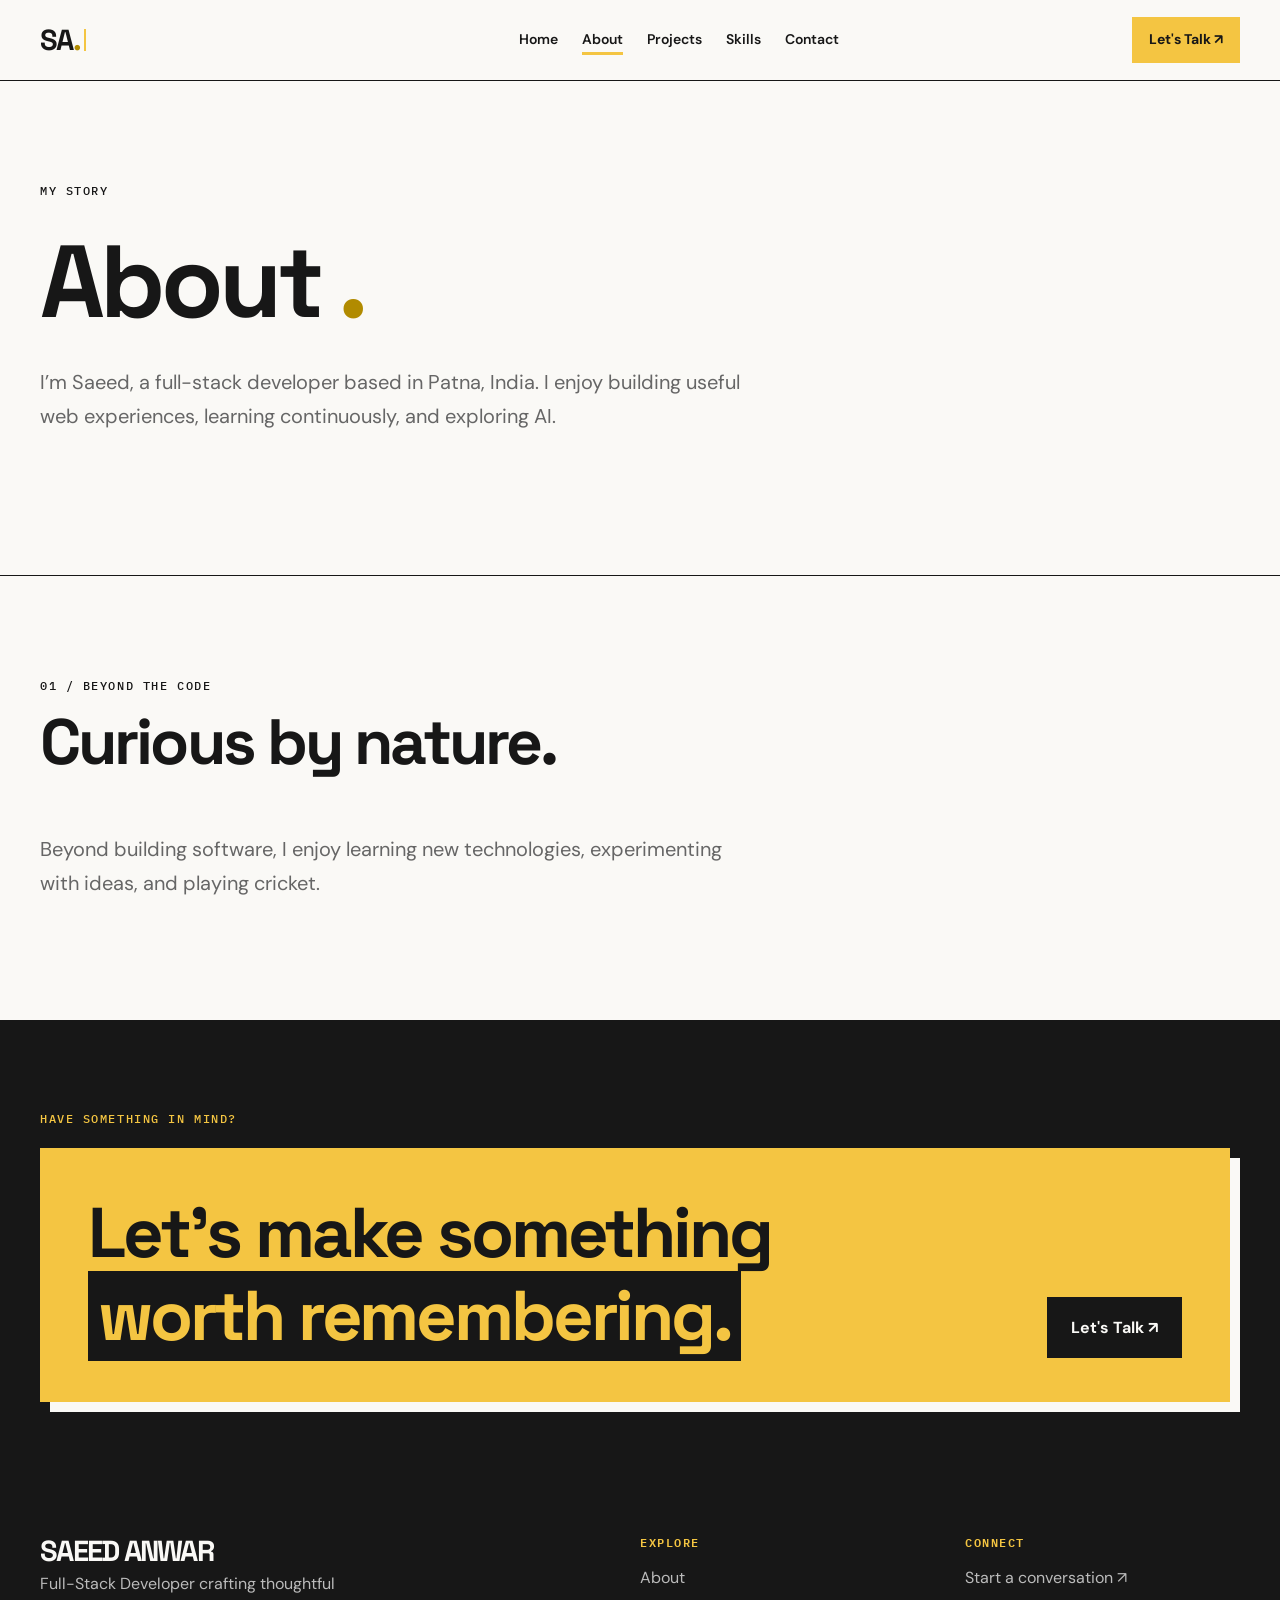
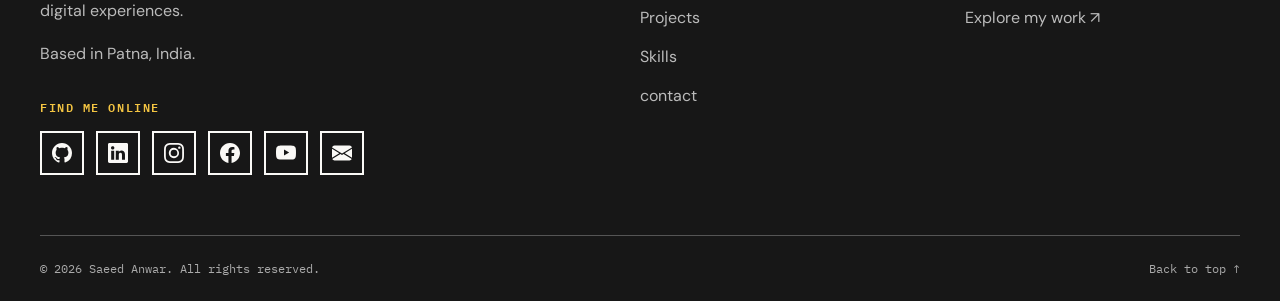
==== commit 0dfe4252: "Add files via upload" ====
--- a/about.html
+++ b/about.html
@@ -44,14 +44,14 @@
      <a href="projects.html">
       Projects
      </a>
-     <a href="skills.html">
+     <a href="index.html#skills">
       Skills
      </a>
-     <a href="contact.html">
+     <a href="index.html#contact">
       Contact
      </a>
     </nav>
-    <a class="header-cta" href="contact.html">
+    <a class="header-cta" href="index.html#contact">
      Let's Talk &nearrow;
     </a>
    </div>
@@ -104,17 +104,14 @@
        worth remembering.
       </span>
      </h2>
-     <a class="button" href="contact.html">
+     <a class="button" href="index.html#contact">
       Let's Talk &nearrow;
      </a>
     </div>
     <div class="footer-columns">
      <div>
       <a class="logo" href="index.html">
-       SA
-       <span>
-        .
-       </span>
+       SAEED ANWAR
       </a>
       <p>
        Full-Stack Developer crafting thoughtful
@@ -145,18 +142,18 @@
       <a href="projects.html">
        Projects
       </a>
-      <a href="skills.html">
+      <a href="index.html#skills">
        Skills
       </a>
-      <a href="blog.html">
-       Blog
+      <a href="index.html#contact">
+       contact
       </a>
      </div>
      <div>
       <h3>
        CONNECT
       </h3>
-      <a href="contact.html">
+      <a href="index.html#contact">
        Start a conversation &nearrow;
       </a>
       <a href="projects.html">
